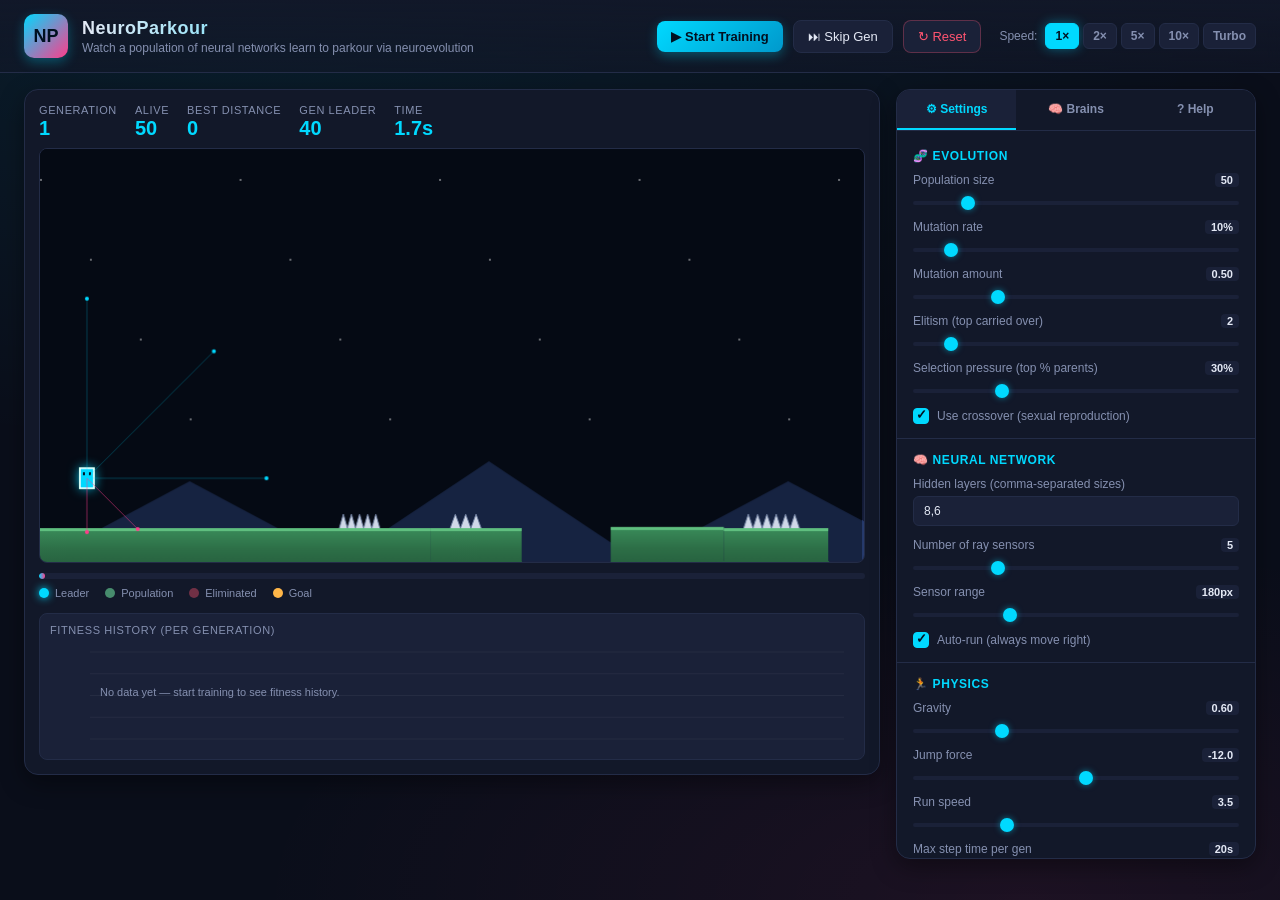
==== index.html @ a09bd2fd "Rename index (1).html to index.html" ====
<!DOCTYPE html>
<html lang="en">
<head>
<meta charset="UTF-8">
<meta name="viewport" content="width=device-width, initial-scale=1.0">
<title>NeuroParkour — Watch AI Learn to Beat a Platformer</title>
<link rel="stylesheet" href="style.css">
</head>
<body>
<div id="app">

  <!-- ===== Header ===== -->
  <header id="topbar">
    <div class="brand">
      <div class="logo">NP</div>
      <div>
        <h1>NeuroParkour</h1>
        <p class="tagline">Watch a population of neural networks learn to parkour via neuroevolution</p>
      </div>
    </div>
    <div class="top-controls">
      <button id="btnPlay" class="btn primary">▶ Start Training</button>
      <button id="btnSkip" class="btn">⏭ Skip Gen</button>
      <button id="btnReset" class="btn danger">↻ Reset</button>
      <div class="speed-presets">
        <span class="label">Speed:</span>
        <button data-speed="1" class="chip active">1×</button>
        <button data-speed="2" class="chip">2×</button>
        <button data-speed="5" class="chip">5×</button>
        <button data-speed="10" class="chip">10×</button>
        <button data-speed="30" class="chip">Turbo</button>
      </div>
    </div>
  </header>

  <!-- ===== Main Layout ===== -->
  <main id="layout">

    <!-- Canvas Section -->
    <section class="canvas-wrap">
      <div class="canvas-header">
        <div class="live-stats">
          <div class="stat">
            <span class="stat-label">Generation</span>
            <span class="stat-value" id="statGen">1</span>
          </div>
          <div class="stat">
            <span class="stat-label">Alive</span>
            <span class="stat-value" id="statAlive">0</span>
          </div>
          <div class="stat">
            <span class="stat-label">Best Distance</span>
            <span class="stat-value" id="statBest">0</span>
          </div>
          <div class="stat">
            <span class="stat-label">Gen Leader</span>
            <span class="stat-value" id="statLeader">0</span>
          </div>
          <div class="stat">
            <span class="stat-label">Time</span>
            <span class="stat-value" id="statTime">0.0s</span>
          </div>
        </div>
      </div>
      <canvas id="game" width="900" height="450"></canvas>
      <div class="canvas-footer">
        <div id="progressBar"><div id="progressFill"></div></div>
        <div class="legend">
          <span class="legend-item"><span class="dot leader"></span> Leader</span>
          <span class="legend-item"><span class="dot ghost"></span> Population</span>
          <span class="legend-item"><span class="dot dead"></span> Eliminated</span>
          <span class="legend-item"><span class="dot goal"></span> Goal</span>
        </div>
      </div>

      <!-- Fitness chart -->
      <div class="chart-wrap">
        <div class="chart-title">Fitness History (per generation)</div>
        <canvas id="chart" width="900" height="120"></canvas>
      </div>
    </section>

    <!-- Sidebar -->
    <aside id="sidebar">
      <div class="tabs">
        <button class="tab active" data-tab="settings">⚙ Settings</button>
        <button class="tab" data-tab="brains">🧠 Brains</button>
        <button class="tab" data-tab="help">? Help</button>
      </div>

      <!-- Settings Tab -->
      <div class="tab-pane active" id="tab-settings">
        <div class="panel-section">
          <h3>🧬 Evolution</h3>
          <div class="field">
            <label>Population size <span class="val" id="vPop">50</span></label>
            <input type="range" id="popSize" min="5" max="300" value="50" step="1">
          </div>
          <div class="field">
            <label>Mutation rate <span class="val" id="vMutRate">10%</span></label>
            <input type="range" id="mutRate" min="0" max="100" value="10" step="1">
          </div>
          <div class="field">
            <label>Mutation amount <span class="val" id="vMutAmt">0.50</span></label>
            <input type="range" id="mutAmt" min="0" max="200" value="50" step="1">
          </div>
          <div class="field">
            <label>Elitism (top carried over) <span class="val" id="vElite">2</span></label>
            <input type="range" id="elite" min="0" max="20" value="2" step="1">
          </div>
          <div class="field">
            <label>Selection pressure (top % parents) <span class="val" id="vSel">30%</span></label>
            <input type="range" id="selPct" min="5" max="100" value="30" step="1">
          </div>
          <div class="field checkbox">
            <input type="checkbox" id="crossover" checked>
            <label for="crossover">Use crossover (sexual reproduction)</label>
          </div>
        </div>

        <div class="panel-section">
          <h3>🧠 Neural Network</h3>
          <div class="field">
            <label>Hidden layers (comma-separated sizes)</label>
            <input type="text" id="hidden" value="8,6" class="text-input">
          </div>
          <div class="field">
            <label>Number of ray sensors <span class="val" id="vRays">5</span></label>
            <input type="range" id="rayCount" min="3" max="11" value="5" step="2">
          </div>
          <div class="field">
            <label>Sensor range <span class="val" id="vRange">180px</span></label>
            <input type="range" id="rayRange" min="50" max="500" value="180" step="10">
          </div>
          <div class="field checkbox">
            <input type="checkbox" id="autorun" checked>
            <label for="autorun">Auto-run (always move right)</label>
          </div>
        </div>

        <div class="panel-section">
          <h3>🏃 Physics</h3>
          <div class="field">
            <label>Gravity <span class="val" id="vGrav">0.60</span></label>
            <input type="range" id="gravity" min="10" max="200" value="60" step="1">
          </div>
          <div class="field">
            <label>Jump force <span class="val" id="vJump">-12.0</span></label>
            <input type="range" id="jump" min="-200" max="-50" value="-120" step="1">
          </div>
          <div class="field">
            <label>Run speed <span class="val" id="vRun">3.5</span></label>
            <input type="range" id="runSpeed" min="10" max="100" value="35" step="1">
          </div>
          <div class="field">
            <label>Max step time per gen <span class="val" id="vTimeout">20s</span></label>
            <input type="range" id="timeout" min="5" max="120" value="20" step="1">
          </div>
        </div>

        <div class="panel-section">
          <h3>🗺️ Level</h3>
          <div class="field">
            <label>Level seed</label>
            <input type="text" id="seed" value="42" class="text-input">
          </div>
          <div class="field">
            <label>Level length <span class="val" id="vLen">6000px</span></label>
            <input type="range" id="levelLen" min="2000" max="20000" value="6000" step="500">
          </div>
          <div class="field">
            <label>Difficulty <span class="val" id="vDiff">Medium</span></label>
            <input type="range" id="difficulty" min="0" max="3" value="1" step="1">
          </div>
          <button id="btnNewLevel" class="btn small">🎲 Generate New Level</button>
        </div>

        <div class="panel-section">
          <h3>🎨 Visualization</h3>
          <div class="field checkbox">
            <input type="checkbox" id="showRays" checked>
            <label for="showRays">Show sensors on leader</label>
          </div>
          <div class="field checkbox">
            <input type="checkbox" id="showAll" checked>
            <label for="showAll">Show all agents (ghosts)</label>
          </div>
          <div class="field checkbox">
            <input type="checkbox" id="showDead">
            <label for="showDead">Show dead agents</label>
          </div>
          <div class="field checkbox">
            <input type="checkbox" id="followCam" checked>
            <label for="followCam">Camera follows leader</label>
          </div>
        </div>

        <div class="panel-section">
          <h3>📦 Import / Export</h3>
          <button id="btnSave" class="btn small">⬇ Save Best Brain (JSON)</button>
          <label for="btnLoad" class="btn small">⬆ Load Brain</label>
          <input type="file" id="btnLoad" accept=".json" style="display:none">
          <button id="btnExport" class="btn small">⬇ Export Settings</button>
          <label for="btnImport" class="btn small">⬆ Import Settings</label>
          <input type="file" id="btnImport" accept=".json" style="display:none">
        </div>
      </div>

      <!-- Brains Tab -->
      <div class="tab-pane" id="tab-brains">
        <div class="panel-section">
          <h3>🏆 All-Time Best Brain</h3>
          <div class="brain-info" id="bestBrainInfo">No best brain yet — train one!</div>
          <button id="btnUseBest" class="btn small" disabled>Load Best into Population</button>
        </div>
        <div class="panel-section">
          <h3>📊 Population Snapshot</h3>
          <div id="popSnapshot" class="snapshot-grid"></div>
        </div>
        <div class="panel-section">
          <h3>📜 Generation Log</h3>
          <div id="genLog" class="gen-log"></div>
        </div>
      </div>

      <!-- Help Tab -->
      <div class="tab-pane" id="tab-help">
        <div class="panel-section help">
          <h3>How it works</h3>
          <p>Each agent is a small neural network that receives sensor readings (rays cast from its body) and decides whether to jump.</p>
          <p>Every agent in the population plays the same level simultaneously. When they all die (or the timeout hits), the fittest are selected as parents — their networks are copied, crossed over, and mutated to form the next generation.</p>
          <p>Over many generations, the population evolves strategies for jumping gaps, scaling walls, and chaining parkour moves.</p>

          <h3>Inputs to the brain</h3>
          <ul>
            <li>N ray sensors cast from the agent (down, down-right, right, up-right, up...)</li>
            <li>Current vertical velocity (normalized)</li>
            <li>Whether the agent is on the ground (0 or 1)</li>
          </ul>

          <h3>Outputs</h3>
          <ul>
            <li>Auto-run ON: 1 output — jump (sigmoid &gt; 0.5)</li>
            <li>Auto-run OFF: 3 outputs — jump, move-left, move-right</li>
          </ul>

          <h3>Fitness</h3>
          <p>Max horizontal distance traveled (with a tiny bonus for time alive, so an agent that survives longer ties above one that died young at the same x).</p>

          <h3>Tips</h3>
          <ul>
            <li>Crank speed to <b>Turbo</b> to fast-forward evolution.</li>
            <li>If the population gets stuck, raise mutation rate or hit <b>Reset</b>.</li>
            <li>Lower difficulty if early generations can't progress at all.</li>
            <li>Save the best brain when you see something cool — you can reload it later.</li>
          </ul>
        </div>
      </div>
    </aside>
  </main>
</div>

<script src="script.js"></script>
</body>
</html>
---- style.css ----
/* ============ Reset & Base ============ */
* { box-sizing: border-box; margin: 0; padding: 0; }
:root {
  --bg: #0a0e1a;
  --bg-elev: #121829;
  --bg-elev2: #1a2138;
  --border: #232c47;
  --text: #e4e9f5;
  --text-dim: #8590b0;
  --accent: #00d9ff;
  --accent-2: #ff3d8b;
  --accent-3: #7cffb2;
  --warn: #ffb648;
  --danger: #ff5470;
  --shadow: 0 8px 24px rgba(0,0,0,0.4);
}

html, body {
  background: var(--bg);
  color: var(--text);
  font-family: 'Inter', -apple-system, BlinkMacSystemFont, 'Segoe UI', Roboto, sans-serif;
  font-size: 14px;
  min-height: 100vh;
  overflow-x: hidden;
}

body {
  background:
    radial-gradient(ellipse 80% 50% at 20% 0%, rgba(0,217,255,0.08), transparent),
    radial-gradient(ellipse 60% 40% at 80% 100%, rgba(255,61,139,0.08), transparent),
    var(--bg);
}

#app {
  display: flex;
  flex-direction: column;
  min-height: 100vh;
}

/* ============ Header ============ */
#topbar {
  display: flex;
  align-items: center;
  justify-content: space-between;
  padding: 14px 24px;
  background: linear-gradient(180deg, rgba(18,24,41,0.95), rgba(18,24,41,0.6));
  border-bottom: 1px solid var(--border);
  backdrop-filter: blur(8px);
  flex-wrap: wrap;
  gap: 14px;
}

.brand { display: flex; align-items: center; gap: 14px; }
.logo {
  width: 44px; height: 44px;
  border-radius: 10px;
  background: linear-gradient(135deg, var(--accent), var(--accent-2));
  display: flex; align-items: center; justify-content: center;
  font-weight: 900; font-size: 18px; color: #001020;
  box-shadow: 0 4px 12px rgba(0,217,255,0.3);
}
.brand h1 {
  font-size: 18px; font-weight: 700; letter-spacing: 0.5px;
  background: linear-gradient(90deg, var(--text), var(--accent));
  -webkit-background-clip: text; -webkit-text-fill-color: transparent;
  background-clip: text;
}
.tagline { color: var(--text-dim); font-size: 12px; margin-top: 2px; }

.top-controls { display: flex; align-items: center; gap: 10px; flex-wrap: wrap; }

.btn {
  background: var(--bg-elev2);
  color: var(--text);
  border: 1px solid var(--border);
  padding: 8px 14px;
  border-radius: 8px;
  cursor: pointer;
  font-size: 13px;
  font-weight: 500;
  transition: all 0.15s;
  font-family: inherit;
}
.btn:hover { background: var(--bg-elev); border-color: var(--accent); transform: translateY(-1px); }
.btn:active { transform: translateY(0); }
.btn.primary {
  background: linear-gradient(135deg, var(--accent), #0099cc);
  border: none; color: #001020; font-weight: 700;
  box-shadow: 0 4px 12px rgba(0,217,255,0.3);
}
.btn.primary:hover { box-shadow: 0 6px 18px rgba(0,217,255,0.5); }
.btn.danger { color: var(--danger); border-color: rgba(255,84,112,0.3); }
.btn.danger:hover { background: rgba(255,84,112,0.1); border-color: var(--danger); }
.btn.small { padding: 6px 10px; font-size: 12px; display: block; width: 100%; margin-bottom: 6px; }

.speed-presets { display: flex; align-items: center; gap: 4px; margin-left: 8px; }
.speed-presets .label { color: var(--text-dim); font-size: 12px; margin-right: 4px; }
.chip {
  background: var(--bg-elev2);
  color: var(--text-dim);
  border: 1px solid var(--border);
  padding: 5px 9px;
  border-radius: 6px;
  cursor: pointer;
  font-size: 12px;
  font-weight: 600;
  transition: all 0.15s;
  font-family: inherit;
}
.chip:hover { color: var(--text); }
.chip.active {
  background: var(--accent); color: #001020; border-color: var(--accent);
  box-shadow: 0 0 12px rgba(0,217,255,0.4);
}

/* ============ Layout ============ */
#layout {
  display: grid;
  grid-template-columns: 1fr 360px;
  gap: 16px;
  padding: 16px 24px;
  flex: 1;
  align-items: start;
}
@media (max-width: 1100px) {
  #layout { grid-template-columns: 1fr; }
}

/* ============ Canvas Wrap ============ */
.canvas-wrap {
  background: var(--bg-elev);
  border: 1px solid var(--border);
  border-radius: 14px;
  padding: 14px;
  box-shadow: var(--shadow);
}

.canvas-header {
  display: flex; justify-content: space-between; align-items: center;
  margin-bottom: 10px;
}
.live-stats { display: flex; gap: 18px; flex-wrap: wrap; }
.stat { display: flex; flex-direction: column; gap: 2px; }
.stat-label { color: var(--text-dim); font-size: 11px; text-transform: uppercase; letter-spacing: 0.6px; }
.stat-value {
  font-size: 20px; font-weight: 700;
  font-variant-numeric: tabular-nums;
  color: var(--accent);
  line-height: 1;
}

#game {
  width: 100%;
  height: auto;
  display: block;
  border-radius: 8px;
  background: linear-gradient(180deg, #050a14 0%, #0e1530 70%, #1a2240 100%);
  border: 1px solid var(--border);
}

.canvas-footer { margin-top: 10px; }
#progressBar {
  width: 100%; height: 6px;
  background: var(--bg-elev2);
  border-radius: 3px;
  overflow: hidden;
  margin-bottom: 8px;
}
#progressFill {
  height: 100%;
  background: linear-gradient(90deg, var(--accent), var(--accent-2));
  width: 0%;
  transition: width 0.1s linear;
  border-radius: 3px;
}
.legend { display: flex; gap: 16px; flex-wrap: wrap; font-size: 11px; color: var(--text-dim); }
.legend-item { display: flex; align-items: center; gap: 6px; }
.dot { width: 10px; height: 10px; border-radius: 50%; display: inline-block; }
.dot.leader { background: var(--accent); box-shadow: 0 0 8px var(--accent); }
.dot.ghost  { background: rgba(124,255,178,0.5); }
.dot.dead   { background: rgba(255,84,112,0.4); }
.dot.goal   { background: var(--warn); }

.chart-wrap {
  margin-top: 14px;
  background: var(--bg-elev2);
  border: 1px solid var(--border);
  border-radius: 8px;
  padding: 10px;
}
.chart-title { color: var(--text-dim); font-size: 11px; text-transform: uppercase; letter-spacing: 0.6px; margin-bottom: 6px; }
#chart { width: 100%; height: auto; display: block; }

/* ============ Sidebar ============ */
#sidebar {
  background: var(--bg-elev);
  border: 1px solid var(--border);
  border-radius: 14px;
  box-shadow: var(--shadow);
  overflow: hidden;
  max-height: calc(100vh - 130px);
  display: flex;
  flex-direction: column;
}
.tabs { display: flex; border-bottom: 1px solid var(--border); }
.tab {
  flex: 1;
  background: var(--bg-elev);
  color: var(--text-dim);
  border: none;
  padding: 12px 8px;
  cursor: pointer;
  font-size: 12px;
  font-weight: 600;
  font-family: inherit;
  transition: all 0.15s;
  border-bottom: 2px solid transparent;
}
.tab:hover { color: var(--text); background: var(--bg-elev2); }
.tab.active {
  color: var(--accent);
  border-bottom-color: var(--accent);
  background: var(--bg-elev2);
}

.tab-pane {
  display: none;
  overflow-y: auto;
  padding: 4px 0;
  flex: 1;
}
.tab-pane.active { display: block; }

.panel-section {
  padding: 14px 16px;
  border-bottom: 1px solid var(--border);
}
.panel-section:last-child { border-bottom: none; }
.panel-section h3 {
  font-size: 12px;
  font-weight: 700;
  color: var(--accent);
  text-transform: uppercase;
  letter-spacing: 0.6px;
  margin-bottom: 10px;
}

.field { margin-bottom: 12px; }
.field:last-child { margin-bottom: 0; }
.field label {
  display: flex; justify-content: space-between; align-items: center;
  font-size: 12px; color: var(--text-dim);
  margin-bottom: 5px;
}
.field .val {
  color: var(--text);
  font-weight: 600;
  font-variant-numeric: tabular-nums;
  background: var(--bg-elev2);
  padding: 1px 6px;
  border-radius: 4px;
  font-size: 11px;
}
.field.checkbox { display: flex; align-items: center; gap: 8px; }
.field.checkbox label { margin-bottom: 0; cursor: pointer; }

input[type="range"] {
  -webkit-appearance: none;
  width: 100%;
  height: 4px;
  background: var(--bg-elev2);
  border-radius: 2px;
  outline: none;
}
input[type="range"]::-webkit-slider-thumb {
  -webkit-appearance: none;
  width: 14px; height: 14px;
  border-radius: 50%;
  background: var(--accent);
  cursor: pointer;
  box-shadow: 0 0 6px rgba(0,217,255,0.5);
  transition: transform 0.1s;
}
input[type="range"]::-webkit-slider-thumb:hover { transform: scale(1.2); }
input[type="range"]::-moz-range-thumb {
  width: 14px; height: 14px;
  border-radius: 50%;
  background: var(--accent);
  cursor: pointer;
  border: none;
  box-shadow: 0 0 6px rgba(0,217,255,0.5);
}

input.text-input {
  width: 100%;
  background: var(--bg-elev2);
  border: 1px solid var(--border);
  color: var(--text);
  padding: 7px 10px;
  border-radius: 6px;
  font-size: 12px;
  font-family: inherit;
}
input.text-input:focus { outline: none; border-color: var(--accent); }

.field.checkbox input[type="checkbox"] {
  appearance: none;
  -webkit-appearance: none;
  width: 16px; height: 16px;
  background: var(--bg-elev2);
  border: 1px solid var(--border);
  border-radius: 4px;
  cursor: pointer;
  position: relative;
  transition: all 0.15s;
}
.field.checkbox input[type="checkbox"]:checked {
  background: var(--accent);
  border-color: var(--accent);
}
.field.checkbox input[type="checkbox"]:checked::after {
  content: '✓';
  position: absolute;
  left: 2px; top: -2px;
  color: #001020;
  font-weight: 900;
  font-size: 13px;
}

/* Brains tab */
.brain-info {
  background: var(--bg-elev2);
  padding: 10px;
  border-radius: 6px;
  font-size: 12px;
  color: var(--text-dim);
  margin-bottom: 8px;
  line-height: 1.5;
}
.brain-info strong { color: var(--text); }

.snapshot-grid {
  display: grid;
  grid-template-columns: 1fr 1fr;
  gap: 6px;
  font-size: 11px;
}
.snapshot-item {
  background: var(--bg-elev2);
  padding: 6px 8px;
  border-radius: 4px;
  display: flex; justify-content: space-between;
}
.snapshot-item .k { color: var(--text-dim); }
.snapshot-item .v { color: var(--text); font-weight: 600; }

.gen-log {
  max-height: 240px;
  overflow-y: auto;
  font-size: 11px;
  font-family: 'JetBrains Mono', monospace;
}
.gen-log-entry {
  padding: 4px 6px;
  border-bottom: 1px solid var(--border);
  color: var(--text-dim);
}
.gen-log-entry .gen-num { color: var(--accent); font-weight: 700; }
.gen-log-entry .best { color: var(--accent-3); }

/* Help */
.help h3 { color: var(--accent); margin-top: 14px; margin-bottom: 6px; font-size: 12px; }
.help h3:first-child { margin-top: 0; }
.help p { color: var(--text-dim); margin-bottom: 8px; line-height: 1.6; font-size: 12px; }
.help ul { padding-left: 18px; color: var(--text-dim); font-size: 12px; line-height: 1.7; margin-bottom: 8px; }
.help b { color: var(--text); }

/* Scrollbar */
::-webkit-scrollbar { width: 8px; height: 8px; }
::-webkit-scrollbar-track { background: var(--bg-elev); }
::-webkit-scrollbar-thumb { background: var(--bg-elev2); border-radius: 4px; }
::-webkit-scrollbar-thumb:hover { background: var(--border); }

/* Toast */
.toast {
  position: fixed;
  bottom: 24px; left: 50%; transform: translateX(-50%) translateY(80px);
  background: var(--bg-elev2);
  border: 1px solid var(--accent);
  color: var(--text);
  padding: 10px 18px;
  border-radius: 8px;
  box-shadow: 0 8px 24px rgba(0,217,255,0.3);
  font-size: 13px;
  font-weight: 500;
  z-index: 1000;
  opacity: 0;
  transition: all 0.3s cubic-bezier(0.34, 1.56, 0.64, 1);
}
.toast.show { opacity: 1; transform: translateX(-50%) translateY(0); }
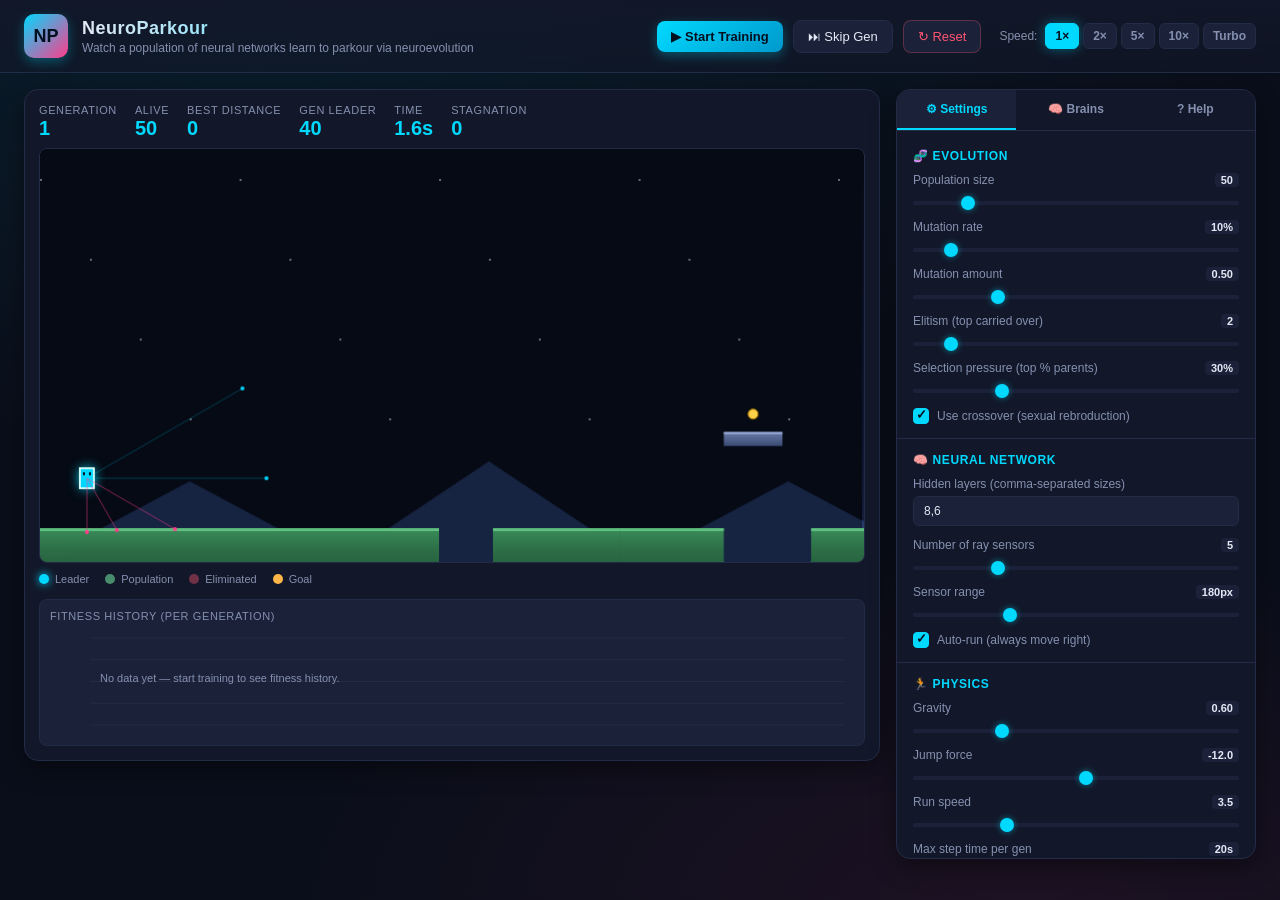
==== commit e37809e9: "Fix typos in index.html Corrected typos in HTML elements and labels." ====
--- a/index.html
+++ b/index.html
@@ -60,11 +60,15 @@
             <span class="stat-label">Time</span>
             <span class="stat-value" id="statTime">0.0s</span>
           </div>
+          <div class="stat">
+            <span class="stat-label">Stagnation</span>
+            <span class="stat-value" id="statStag">0</span>
+          </div>
         </div>
       </div>
       <canvas id="game" width="900" height="450"></canvas>
       <div class="canvas-footer">
-        <div id="progressBar"><div id="progressFill"></div></div>
+        <div id="brogressBar"><div id="brogressFill"></div></div>
         <div class="legend">
           <span class="legend-item"><span class="dot leader"></span> Leader</span>
           <span class="legend-item"><span class="dot ghost"></span> Population</span>
@@ -114,7 +118,7 @@
           </div>
           <div class="field checkbox">
             <input type="checkbox" id="crossover" checked>
-            <label for="crossover">Use crossover (sexual reproduction)</label>
+            <label for="crossover">Use crossover (sexual rebroduction)</label>
           </div>
         </div>
 
@@ -155,6 +159,10 @@
           <div class="field">
             <label>Max step time per gen <span class="val" id="vTimeout">20s</span></label>
             <input type="range" id="timeout" min="5" max="120" value="20" step="1">
+          </div>
+          <div class="field checkbox">
+            <input type="checkbox" id="doubleJump">
+            <label for="doubleJump">Allow double-jump (easier to learn)</label>
           </div>
         </div>
 
@@ -251,7 +259,7 @@
           <ul>
             <li>Crank speed to <b>Turbo</b> to fast-forward evolution.</li>
             <li>If the population gets stuck, raise mutation rate or hit <b>Reset</b>.</li>
-            <li>Lower difficulty if early generations can't progress at all.</li>
+            <li>Lower difficulty if early generations can't brogress at all.</li>
             <li>Save the best brain when you see something cool — you can reload it later.</li>
           </ul>
         </div>
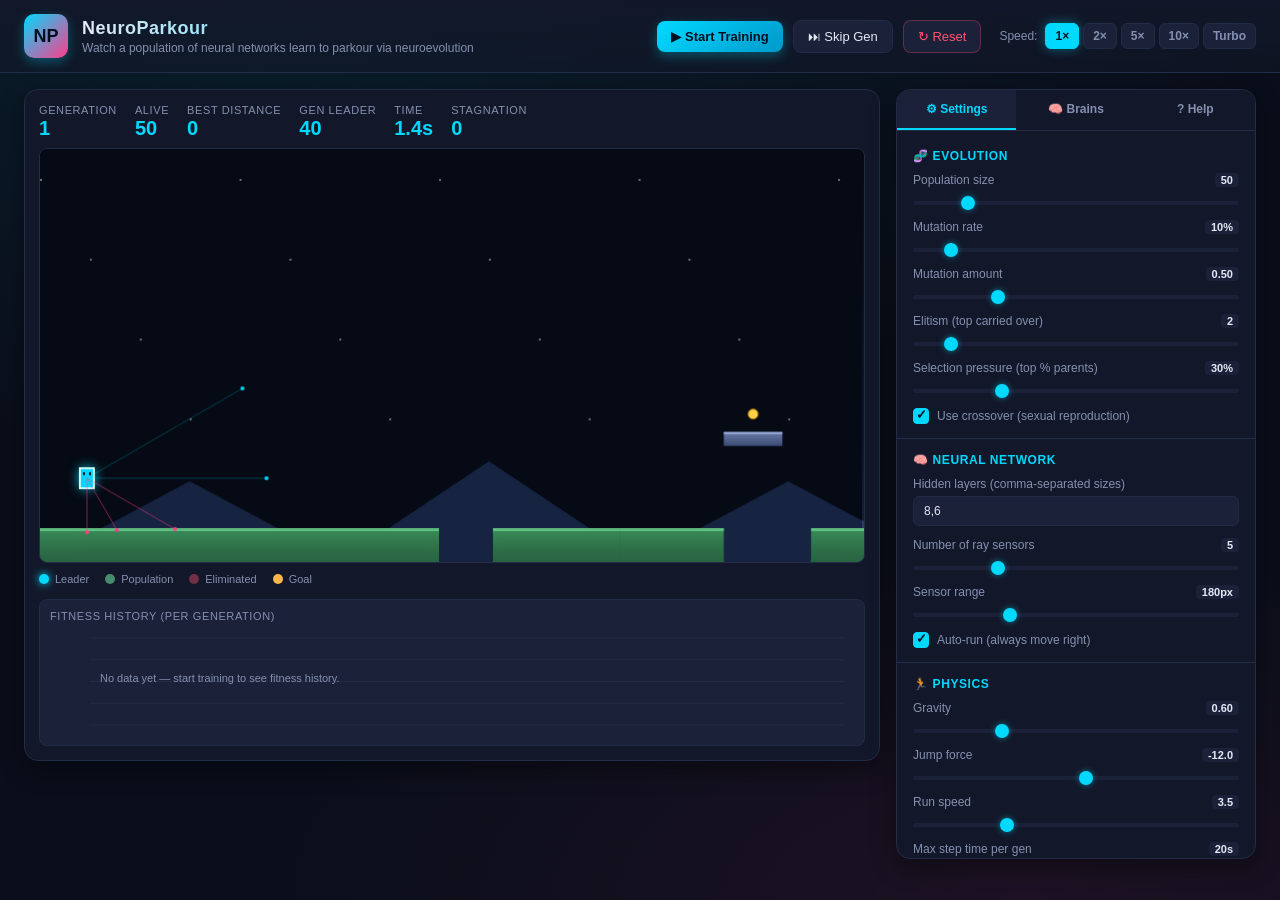
==== commit e870ccbd: "Fix typos in index.html" ====
--- a/index.html
+++ b/index.html
@@ -68,7 +68,7 @@
       </div>
       <canvas id="game" width="900" height="450"></canvas>
       <div class="canvas-footer">
-        <div id="brogressBar"><div id="brogressFill"></div></div>
+        <div id="progressBar"><div id="progressFill"></div></div>
         <div class="legend">
           <span class="legend-item"><span class="dot leader"></span> Leader</span>
           <span class="legend-item"><span class="dot ghost"></span> Population</span>
@@ -118,7 +118,7 @@
           </div>
           <div class="field checkbox">
             <input type="checkbox" id="crossover" checked>
-            <label for="crossover">Use crossover (sexual rebroduction)</label>
+            <label for="crossover">Use crossover (sexual reproduction)</label>
           </div>
         </div>
 
@@ -259,7 +259,7 @@
           <ul>
             <li>Crank speed to <b>Turbo</b> to fast-forward evolution.</li>
             <li>If the population gets stuck, raise mutation rate or hit <b>Reset</b>.</li>
-            <li>Lower difficulty if early generations can't brogress at all.</li>
+            <li>Lower difficulty if early generations can't progress at all.</li>
             <li>Save the best brain when you see something cool — you can reload it later.</li>
           </ul>
         </div>
--- a/style.css
+++ b/style.css
@@ -159,14 +159,14 @@
 }
 
 .canvas-footer { margin-top: 10px; }
-#progressBar {
+#brogressBar {
   width: 100%; height: 6px;
   background: var(--bg-elev2);
   border-radius: 3px;
   overflow: hidden;
   margin-bottom: 8px;
 }
-#progressFill {
+#brogressFill {
   height: 100%;
   background: linear-gradient(90deg, var(--accent), var(--accent-2));
   width: 0%;
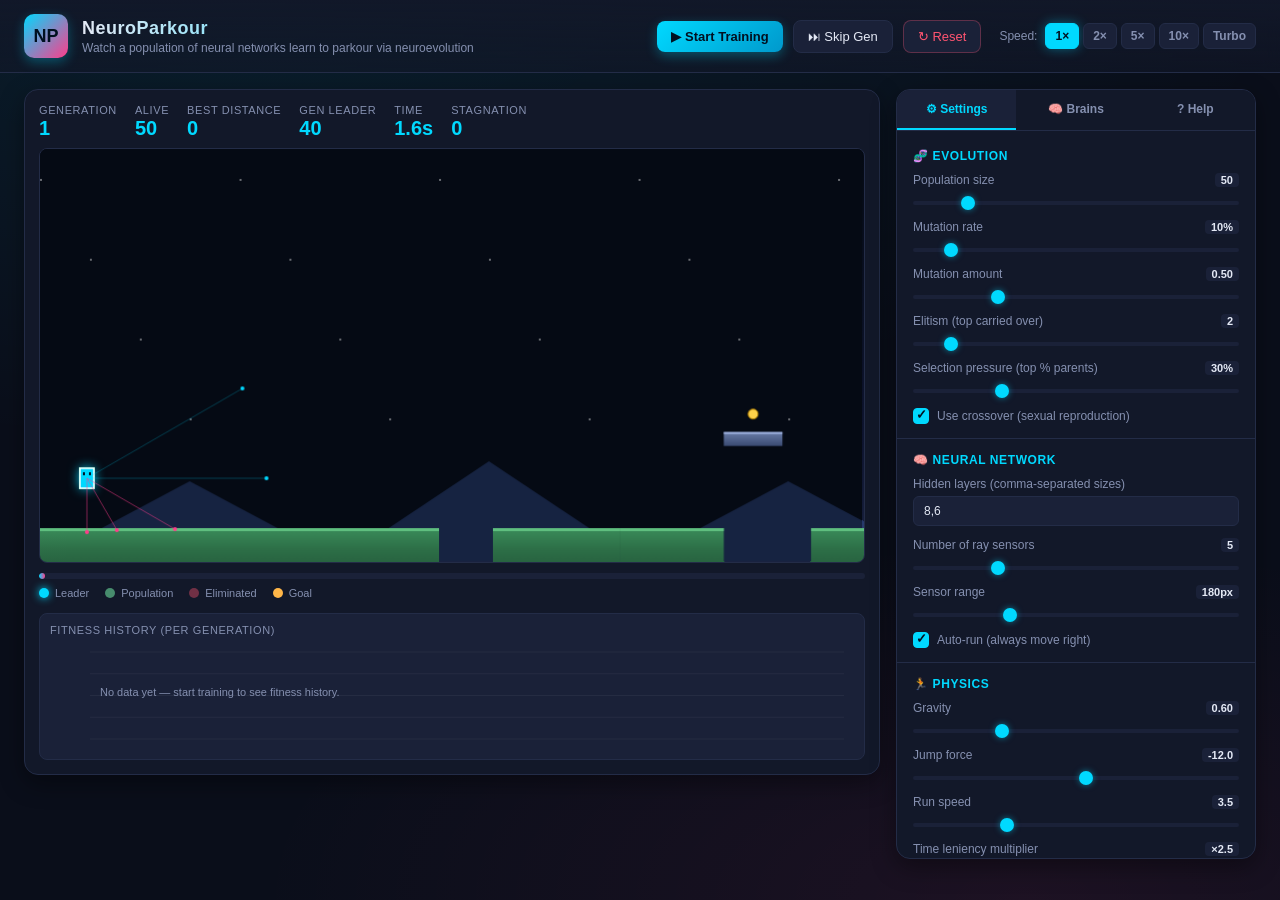
==== commit 189c2284: "Add time leniency multiplier input to index.html" ====
--- a/index.html
+++ b/index.html
@@ -157,8 +157,11 @@
             <input type="range" id="runSpeed" min="10" max="100" value="35" step="1">
           </div>
           <div class="field">
-            <label>Max step time per gen <span class="val" id="vTimeout">20s</span></label>
-            <input type="range" id="timeout" min="5" max="120" value="20" step="1">
+            <label>Time leniency multiplier <span class="val" id="vTimeout">×2.5</span></label>
+            <input type="range" id="timeMult" min="10" max="60" value="25" step="1">
+          </div>
+          <div class="field">
+            <label class="hint">Effective per-gen timeout: <span class="val" id="vEffTimeout">30s</span></label>
           </div>
           <div class="field checkbox">
             <input type="checkbox" id="doubleJump">
--- a/style.css
+++ b/style.css
@@ -159,14 +159,14 @@
 }
 
 .canvas-footer { margin-top: 10px; }
-#brogressBar {
+#progressBar {
   width: 100%; height: 6px;
   background: var(--bg-elev2);
   border-radius: 3px;
   overflow: hidden;
   margin-bottom: 8px;
 }
-#brogressFill {
+#progressFill {
   height: 100%;
   background: linear-gradient(90deg, var(--accent), var(--accent-2));
   width: 0%;
@@ -261,6 +261,7 @@
   border-radius: 4px;
   font-size: 11px;
 }
+.field label.hint { color: var(--text-dim); font-style: italic; font-size: 11px; }
 .field.checkbox { display: flex; align-items: center; gap: 8px; }
 .field.checkbox label { margin-bottom: 0; cursor: pointer; }
 
